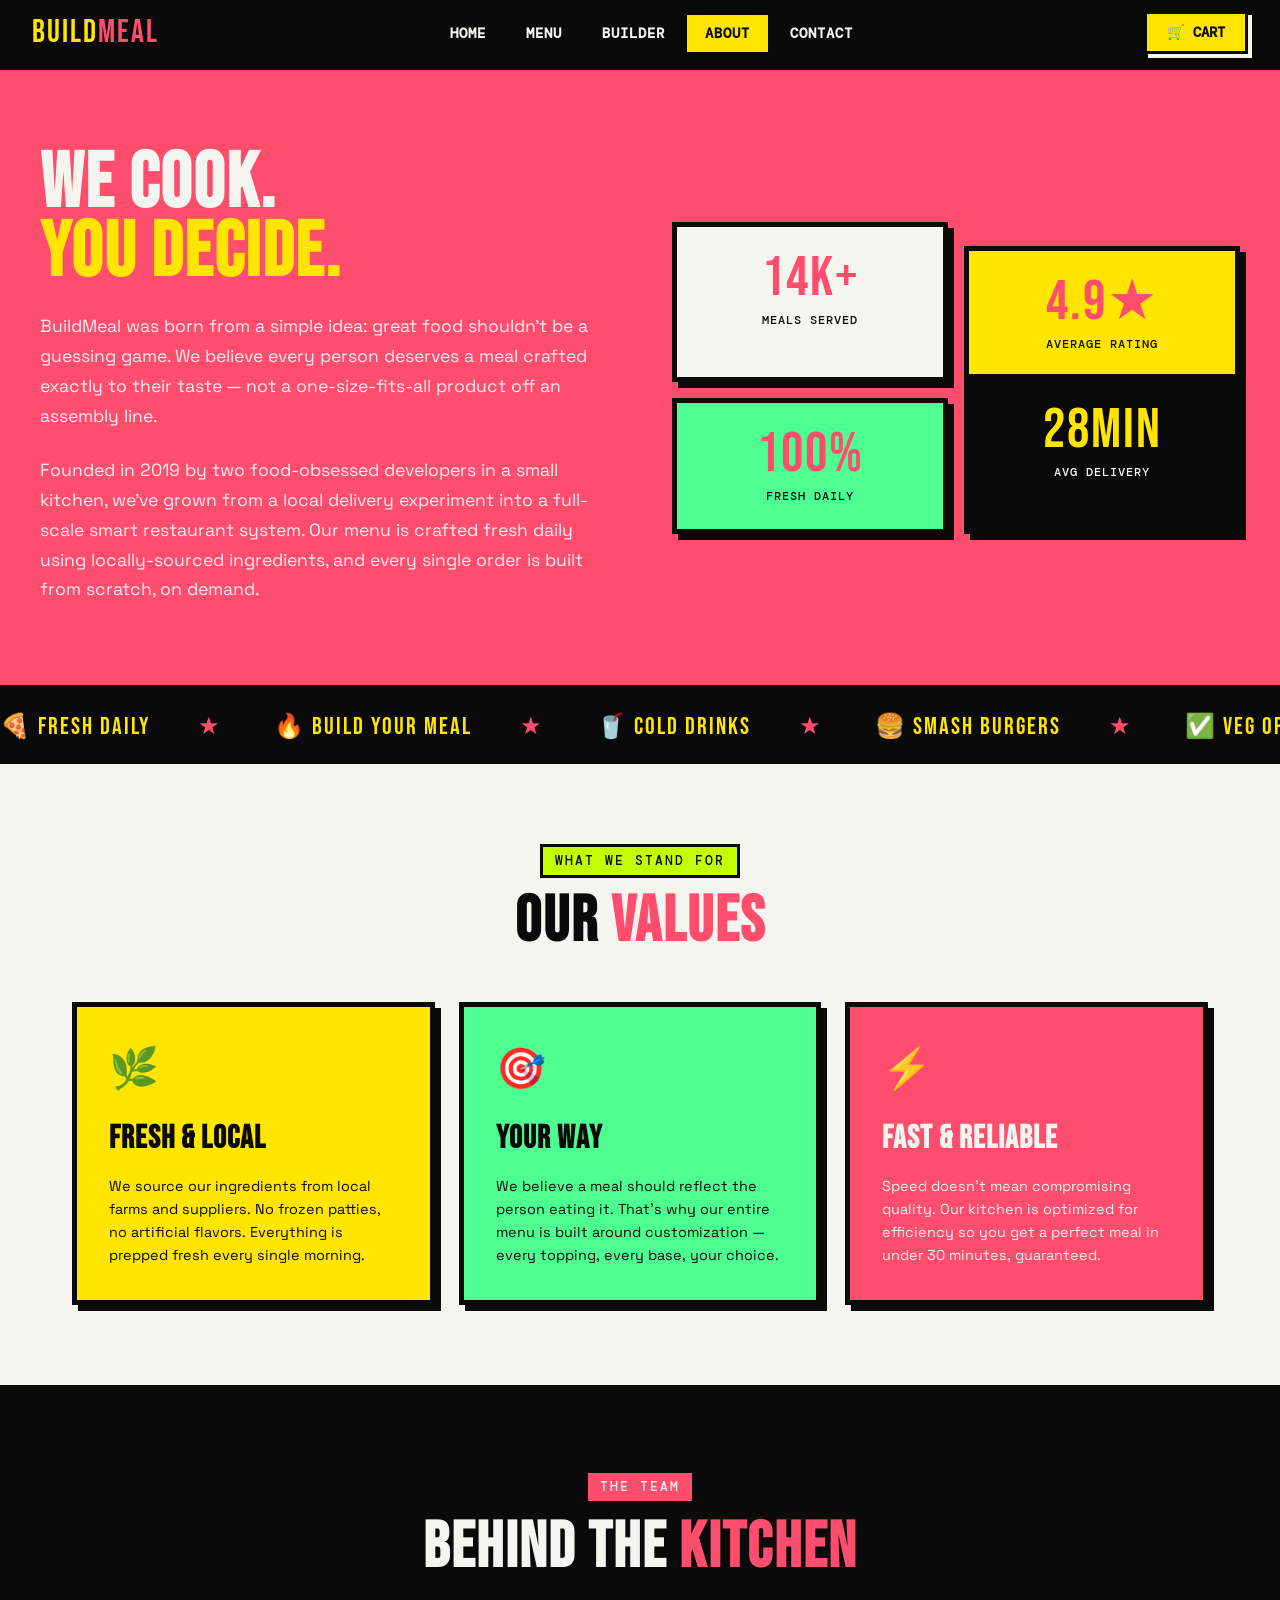
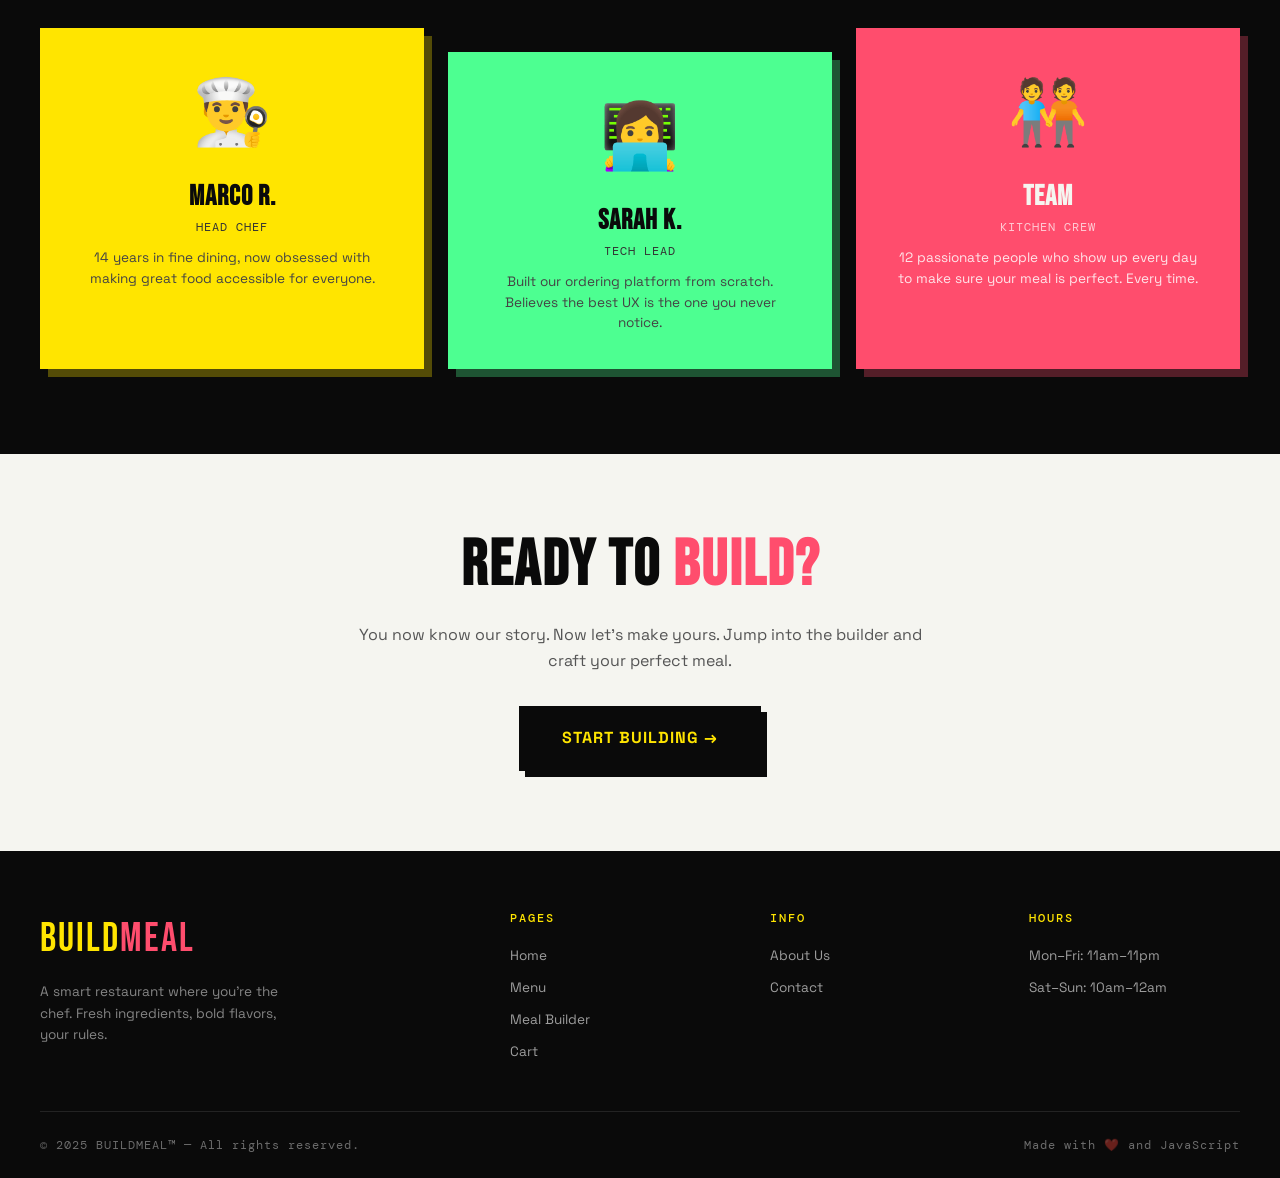
==== about.html @ 7e94169e "Initial Commit" ====
<!DOCTYPE html>
<html lang="en">
<head>
  <meta charset="UTF-8" />
  <meta name="viewport" content="width=device-width, initial-scale=1.0" />
  <title>About — BUILD YOUR MEAL</title>
  <link rel="stylesheet" href="css/style.css" />
</head>
<body>

  <!-- ========== NAVBAR ========== -->
  <nav class="navbar">
    <a href="index.html" class="nav-logo">BUILD<span>MEAL</span></a>
    <ul class="nav-links" id="navMenu">
      <li><a href="index.html">Home</a></li>
      <li><a href="menu.html">Menu</a></li>
      <li><a href="builder.html">Builder</a></li>
      <li><a href="about.html">About</a></li>
      <li><a href="contact.html">Contact</a></li>
    </ul>
    <a href="cart.html" class="nav-cart">
      🛒 CART
      <span class="cart-count">0</span>
    </a>
    <div class="hamburger" id="hamburger">
      <span></span><span></span><span></span>
    </div>
  </nav>

  <!-- ========== ABOUT HERO ========== -->
  <section class="about-hero">
    <div class="about-hero-inner">
      <div>
        <h1>WE COOK.<br><span>YOU DECIDE.</span></h1>
        <p>
          BuildMeal was born from a simple idea: great food shouldn't be a
          guessing game. We believe every person deserves a meal crafted
          exactly to their taste — not a one-size-fits-all product off an
          assembly line.
        </p>
        <br />
        <p>
          Founded in 2019 by two food-obsessed developers in a small
          kitchen, we've grown from a local delivery experiment into a
          full-scale smart restaurant system. Our menu is crafted fresh
          daily using locally-sourced ingredients, and every single order
          is built from scratch, on demand.
        </p>
      </div>
      <div class="about-visual">
        <div class="about-stat-card">
          <div class="stat-number">14K+</div>
          <div class="stat-label">Meals Served</div>
        </div>
        <div class="about-stat-card">
          <div class="stat-number">4.9★</div>
          <div class="stat-label">Average Rating</div>
        </div>
        <div class="about-stat-card">
          <div class="stat-number">100%</div>
          <div class="stat-label">Fresh Daily</div>
        </div>
        <div class="about-stat-card">
          <div class="stat-number">28min</div>
          <div class="stat-label">Avg Delivery</div>
        </div>
      </div>
    </div>
  </section>

  <!-- ========== TICKER ========== -->
  <div class="ticker">
    <div class="ticker-inner">
      <span>🍕 FRESH DAILY</span><span class="sep">★</span>
      <span>🔥 BUILD YOUR MEAL</span><span class="sep">★</span>
      <span>🥤 COLD DRINKS</span><span class="sep">★</span>
      <span>🍔 SMASH BURGERS</span><span class="sep">★</span>
      <span>✅ VEG OPTIONS</span><span class="sep">★</span>
      <span>🚀 FAST DELIVERY</span><span class="sep">★</span>
      <span>🍕 FRESH DAILY</span><span class="sep">★</span>
      <span>🔥 BUILD YOUR MEAL</span><span class="sep">★</span>
      <span>🥤 COLD DRINKS</span><span class="sep">★</span>
      <span>🍔 SMASH BURGERS</span><span class="sep">★</span>
      <span>✅ VEG OPTIONS</span><span class="sep">★</span>
      <span>🚀 FAST DELIVERY</span><span class="sep">★</span>
    </div>
  </div>

  <!-- ========== VALUES ========== -->
  <div class="about-values">
    <div class="section-header text-center">
      <span class="section-tag">What We Stand For</span>
      <h2 class="section-title">OUR <span>VALUES</span></h2>
    </div>
    <div class="values-grid">
      <div class="value-card">
        <span class="value-icon">🌿</span>
        <h3>FRESH & LOCAL</h3>
        <p>We source our ingredients from local farms and suppliers. No frozen patties, no artificial flavors. Everything is prepped fresh every single morning.</p>
      </div>
      <div class="value-card">
        <span class="value-icon">🎯</span>
        <h3>YOUR WAY</h3>
        <p>We believe a meal should reflect the person eating it. That's why our entire menu is built around customization — every topping, every base, your choice.</p>
      </div>
      <div class="value-card">
        <span class="value-icon">⚡</span>
        <h3>FAST & RELIABLE</h3>
        <p>Speed doesn't mean compromising quality. Our kitchen is optimized for efficiency so you get a perfect meal in under 30 minutes, guaranteed.</p>
      </div>
    </div>
  </div>

  <!-- ========== TEAM SECTION ========== -->
  <section style="background:var(--black); border-top:5px solid #0a0a0a; border-bottom:5px solid #0a0a0a; padding:5rem 2rem;">
    <div style="max-width:1200px; margin:0 auto;">
      <div class="section-header text-center" style="margin-bottom:3rem;">
        <span class="section-tag" style="background:var(--pink);color:var(--white);">The Team</span>
        <h2 class="section-title" style="color:var(--white);">BEHIND THE <span>KITCHEN</span></h2>
      </div>
      <div style="display:grid; grid-template-columns:repeat(auto-fit,minmax(220px,1fr)); gap:1.5rem;">

        <div style="background:var(--yellow);border:4px solid var(--yellow);padding:2rem;text-align:center;box-shadow:8px 8px 0 rgba(255,229,0,0.3);">
          <div style="font-size:4rem;margin-bottom:1rem;">👨‍🍳</div>
          <h3 style="font-family:var(--font-display);font-size:1.75rem;letter-spacing:1px;">MARCO R.</h3>
          <p style="font-family:var(--font-mono);font-size:0.75rem;text-transform:uppercase;letter-spacing:1px;margin-bottom:0.75rem;color:#333;">Head Chef</p>
          <p style="font-size:0.85rem;color:#444;line-height:1.5;">14 years in fine dining, now obsessed with making great food accessible for everyone.</p>
        </div>

        <div style="background:var(--green);border:4px solid var(--green);padding:2rem;text-align:center;box-shadow:8px 8px 0 rgba(77,255,145,0.3); margin-top:1.5rem;">
          <div style="font-size:4rem;margin-bottom:1rem;">👩‍💻</div>
          <h3 style="font-family:var(--font-display);font-size:1.75rem;letter-spacing:1px;">SARAH K.</h3>
          <p style="font-family:var(--font-mono);font-size:0.75rem;text-transform:uppercase;letter-spacing:1px;margin-bottom:0.75rem;color:#333;">Tech Lead</p>
          <p style="font-size:0.85rem;color:#444;line-height:1.5;">Built our ordering platform from scratch. Believes the best UX is the one you never notice.</p>
        </div>

        <div style="background:var(--pink);border:4px solid var(--pink);padding:2rem;text-align:center;box-shadow:8px 8px 0 rgba(255,77,109,0.3);">
          <div style="font-size:4rem;margin-bottom:1rem;">🧑‍🤝‍🧑</div>
          <h3 style="font-family:var(--font-display);font-size:1.75rem;letter-spacing:1px;color:var(--white);">TEAM</h3>
          <p style="font-family:var(--font-mono);font-size:0.75rem;text-transform:uppercase;letter-spacing:1px;margin-bottom:0.75rem;color:rgba(255,255,255,0.7);">Kitchen Crew</p>
          <p style="font-size:0.85rem;color:rgba(255,255,255,0.85);line-height:1.5;">12 passionate people who show up every day to make sure your meal is perfect. Every time.</p>
        </div>

      </div>
    </div>
  </section>

  <!-- ========== CTA ========== -->
  <section style="padding:5rem 2rem; text-align:center; border-bottom:5px solid #0a0a0a;">
    <div style="max-width:600px; margin:0 auto;">
      <h2 style="font-family:var(--font-display);font-size:clamp(2.5rem,5vw,5rem);letter-spacing:2px;line-height:1;margin-bottom:1.5rem;">
        READY TO <span style="color:var(--pink);">BUILD?</span>
      </h2>
      <p style="color:#555;font-size:1rem;margin-bottom:2rem;line-height:1.6;">
        You now know our story. Now let's make yours. Jump into the builder and craft your perfect meal.
      </p>
      <a href="builder.html" class="btn btn-primary btn-lg">START BUILDING →</a>
    </div>
  </section>

  <!-- ========== FOOTER ========== -->
  <footer class="footer">
    <div class="footer-inner">
      <div class="footer-brand">
        <span class="logo">BUILD<span>MEAL</span></span>
        <p>A smart restaurant where you're the chef. Fresh ingredients, bold flavors, your rules.</p>
      </div>
      <div class="footer-col">
        <h4>Pages</h4>
        <ul>
          <li><a href="index.html">Home</a></li>
          <li><a href="menu.html">Menu</a></li>
          <li><a href="builder.html">Meal Builder</a></li>
          <li><a href="cart.html">Cart</a></li>
        </ul>
      </div>
      <div class="footer-col">
        <h4>Info</h4>
        <ul>
          <li><a href="about.html">About Us</a></li>
          <li><a href="contact.html">Contact</a></li>
        </ul>
      </div>
      <div class="footer-col">
        <h4>Hours</h4>
        <ul>
          <li><a href="#">Mon–Fri: 11am–11pm</a></li>
          <li><a href="#">Sat–Sun: 10am–12am</a></li>
        </ul>
      </div>
    </div>
    <div class="footer-bottom">
      <p>© 2025 BUILDMEAL™ — All rights reserved.</p>
      <p>Made with ❤️ and JavaScript</p>
    </div>
  </footer>

  <script src="js/script.js"></script>
</body>
</html>
---- css/style.css ----
/* ============================================
   STYLE.CSS — Neo-Brutalism Restaurant WebStore
   ============================================ */

/* --- Google Fonts Import --- */
@import url('https://fonts.googleapis.com/css2?family=Bebas+Neue&family=Space+Grotesk:wght@400;500;700&family=DM+Mono:wght@400;500&display=swap');

/* --- CSS Variables --- */
:root {
  --black: #0a0a0a;
  --white: #f5f5f0;
  --yellow: #FFE500;
  --pink: #FF4D6D;
  --green: #4DFF91;
  --lime: #C4FF00;
  --orange: #FF6B35;
  --border: 3px solid #0a0a0a;
  --border-thick: 5px solid #0a0a0a;
  --shadow: 6px 6px 0px #0a0a0a;
  --shadow-lg: 10px 10px 0px #0a0a0a;
  --shadow-hover: 4px 4px 0px #0a0a0a;
  --radius: 0px;
  --font-display: 'Bebas Neue', sans-serif;
  --font-body: 'Space Grotesk', sans-serif;
  --font-mono: 'DM Mono', monospace;
  --transition: 0.15s ease;
}

/* --- Reset & Base --- */
*, *::before, *::after {
  box-sizing: border-box;
  margin: 0;
  padding: 0;
}

html {
  scroll-behavior: smooth;
}

body {
  font-family: var(--font-body);
  background-color: var(--white);
  color: var(--black);
  line-height: 1.5;
  overflow-x: hidden;
}

img {
  max-width: 100%;
  display: block;
}

a {
  color: inherit;
  text-decoration: none;
}

ul {
  list-style: none;
}

button {
  cursor: pointer;
  font-family: var(--font-body);
}

input, select, textarea {
  font-family: var(--font-body);
}

/* ============================================
   NAVBAR
   ============================================ */
.navbar {
  background: var(--black);
  border-bottom: var(--border-thick);
  position: sticky;
  top: 0;
  z-index: 999;
  padding: 0 2rem;
  display: flex;
  align-items: center;
  justify-content: space-between;
  height: 70px;
}

.nav-logo {
  font-family: var(--font-display);
  font-size: 2rem;
  color: var(--yellow);
  letter-spacing: 2px;
  line-height: 1;
}

.nav-logo span {
  color: var(--pink);
}

.nav-links {
  display: flex;
  align-items: center;
  gap: 0.25rem;
}

.nav-links a {
  color: var(--white);
  font-weight: 700;
  font-size: 0.85rem;
  text-transform: uppercase;
  letter-spacing: 1px;
  padding: 0.5rem 1rem;
  border: 2px solid transparent;
  transition: all var(--transition);
  font-family: var(--font-mono);
}

.nav-links a:hover,
.nav-links a.active {
  background: var(--yellow);
  color: var(--black);
  border-color: var(--yellow);
}

.nav-cart {
  position: relative;
  background: var(--yellow);
  color: var(--black);
  border: var(--border);
  padding: 0.5rem 1.25rem;
  font-weight: 700;
  font-size: 0.9rem;
  font-family: var(--font-mono);
  display: flex;
  align-items: center;
  gap: 0.5rem;
  box-shadow: 4px 4px 0 var(--white);
  transition: all var(--transition);
  text-transform: uppercase;
}

.nav-cart:hover {
  background: var(--pink);
  color: var(--white);
  box-shadow: 2px 2px 0 var(--white);
  transform: translate(2px, 2px);
}

.cart-count {
  background: var(--black);
  color: var(--yellow);
  font-size: 0.75rem;
  font-weight: 700;
  width: 22px;
  height: 22px;
  border-radius: 50%;
  display: flex;
  align-items: center;
  justify-content: center;
  font-family: var(--font-mono);
}

.hamburger {
  display: none;
  flex-direction: column;
  gap: 5px;
  cursor: pointer;
  padding: 0.5rem;
}

.hamburger span {
  display: block;
  width: 28px;
  height: 3px;
  background: var(--yellow);
  transition: all var(--transition);
}

/* ============================================
   HERO SECTION
   ============================================ */
.hero {
  background: var(--yellow);
  border-bottom: var(--border-thick);
  padding: 5rem 2rem;
  position: relative;
  overflow: hidden;
  min-height: 85vh;
  display: flex;
  align-items: center;
}

.hero-bg-text {
  position: absolute;
  top: 50%;
  left: 50%;
  transform: translate(-50%, -50%);
  font-family: var(--font-display);
  font-size: clamp(8rem, 20vw, 22rem);
  color: rgba(0, 0, 0, 0.05);
  white-space: nowrap;
  pointer-events: none;
  user-select: none;
  letter-spacing: -5px;
  z-index: 0;
}

.hero-content {
  position: relative;
  z-index: 1;
  max-width: 1200px;
  margin: 0 auto;
  width: 100%;
  display: grid;
  grid-template-columns: 1fr 1fr;
  gap: 4rem;
  align-items: center;
}

.hero-text h1 {
  font-family: var(--font-display);
  font-size: clamp(4rem, 8vw, 8rem);
  line-height: 0.9;
  letter-spacing: 2px;
  color: var(--black);
  margin-bottom: 1.5rem;
}

.hero-text h1 span {
  color: var(--pink);
  display: block;
}

.hero-text p {
  font-size: 1.1rem;
  font-weight: 500;
  color: var(--black);
  max-width: 440px;
  margin-bottom: 2.5rem;
  line-height: 1.6;
}

.hero-badges {
  display: flex;
  gap: 0.75rem;
  margin-bottom: 2rem;
  flex-wrap: wrap;
}

.badge {
  background: var(--black);
  color: var(--yellow);
  border: var(--border);
  padding: 0.35rem 0.85rem;
  font-family: var(--font-mono);
  font-size: 0.75rem;
  font-weight: 500;
  text-transform: uppercase;
  letter-spacing: 1px;
}

.badge.green { background: var(--green); color: var(--black); }
.badge.pink { background: var(--pink); color: var(--white); }

.hero-cta {
  display: flex;
  gap: 1rem;
  flex-wrap: wrap;
}

.hero-visual {
  display: flex;
  align-items: center;
  justify-content: center;
}

.hero-card {
  background: var(--white);
  border: var(--border-thick);
  box-shadow: var(--shadow-lg);
  padding: 2rem;
  width: 320px;
  transform: rotate(2deg);
}

.hero-card-tag {
  background: var(--pink);
  color: var(--white);
  font-family: var(--font-mono);
  font-size: 0.75rem;
  font-weight: 500;
  padding: 0.25rem 0.75rem;
  display: inline-block;
  margin-bottom: 1rem;
  text-transform: uppercase;
  letter-spacing: 1px;
}

.hero-card h3 {
  font-family: var(--font-display);
  font-size: 2.5rem;
  line-height: 1;
  margin-bottom: 0.5rem;
}

.hero-card p {
  font-size: 0.85rem;
  color: #555;
  margin-bottom: 1.25rem;
}

.hero-card-price {
  font-family: var(--font-display);
  font-size: 2rem;
  color: var(--pink);
}

/* ============================================
   SCROLL TICKER
   ============================================ */
.ticker {
  background: var(--black);
  border-top: var(--border-thick);
  border-bottom: var(--border-thick);
  overflow: hidden;
  white-space: nowrap;
  padding: 0.85rem 0;
}

.ticker-inner {
  display: inline-block;
  animation: ticker-scroll 20s linear infinite;
}

.ticker-inner span {
  font-family: var(--font-display);
  font-size: 1.5rem;
  color: var(--yellow);
  letter-spacing: 2px;
  margin-right: 3rem;
}

.ticker-inner span.sep {
  color: var(--pink);
}

@keyframes ticker-scroll {
  0% { transform: translateX(0); }
  100% { transform: translateX(-50%); }
}

/* ============================================
   BUTTONS
   ============================================ */
.btn {
  display: inline-flex;
  align-items: center;
  gap: 0.5rem;
  padding: 0.85rem 1.75rem;
  font-family: var(--font-body);
  font-weight: 700;
  font-size: 0.9rem;
  text-transform: uppercase;
  letter-spacing: 1px;
  border: var(--border);
  box-shadow: var(--shadow);
  transition: all var(--transition);
  cursor: pointer;
  white-space: nowrap;
}

.btn:hover {
  transform: translate(3px, 3px);
  box-shadow: var(--shadow-hover);
}

.btn-primary {
  background: var(--black);
  color: var(--yellow);
}

.btn-primary:hover {
  background: var(--pink);
  color: var(--white);
}

.btn-secondary {
  background: var(--white);
  color: var(--black);
}

.btn-yellow {
  background: var(--yellow);
  color: var(--black);
}

.btn-yellow:hover {
  background: var(--lime);
}

.btn-pink {
  background: var(--pink);
  color: var(--white);
}

.btn-pink:hover {
  background: var(--orange);
}

.btn-green {
  background: var(--green);
  color: var(--black);
}

.btn-sm {
  padding: 0.5rem 1rem;
  font-size: 0.8rem;
}

.btn-lg {
  padding: 1.1rem 2.5rem;
  font-size: 1rem;
}

.btn-block {
  width: 100%;
  justify-content: center;
}

/* ============================================
   SECTION LAYOUT
   ============================================ */
.section {
  padding: 5rem 2rem;
  max-width: 1200px;
  margin: 0 auto;
}

.section-header {
  margin-bottom: 3rem;
}

.section-tag {
  font-family: var(--font-mono);
  font-size: 0.8rem;
  font-weight: 500;
  text-transform: uppercase;
  letter-spacing: 2px;
  color: var(--black);
  background: var(--lime);
  padding: 0.3rem 0.75rem;
  display: inline-block;
  border: var(--border);
  margin-bottom: 0.75rem;
}

.section-title {
  font-family: var(--font-display);
  font-size: clamp(2.5rem, 5vw, 4.5rem);
  line-height: 1;
  letter-spacing: 2px;
}

.section-title span {
  color: var(--pink);
}

/* ============================================
   CARDS (MENU ITEMS)
   ============================================ */
.cards-grid {
  display: grid;
  grid-template-columns: repeat(auto-fill, minmax(280px, 1fr));
  gap: 1.5rem;
}

.card {
  background: var(--white);
  border: var(--border-thick);
  box-shadow: var(--shadow);
  transition: all var(--transition);
  overflow: hidden;
  display: flex;
  flex-direction: column;
}

.card:hover {
  transform: translate(-4px, -4px);
  box-shadow: var(--shadow-lg);
}

.card-image {
  width: 100%;
  height: 200px;
  object-fit: cover;
  border-bottom: var(--border);
  background: #eee;
}

.card-body {
  padding: 1.25rem;
  flex: 1;
  display: flex;
  flex-direction: column;
}

.card-meta {
  display: flex;
  justify-content: space-between;
  align-items: center;
  margin-bottom: 0.75rem;
}

.card-category {
  font-family: var(--font-mono);
  font-size: 0.7rem;
  font-weight: 500;
  text-transform: uppercase;
  letter-spacing: 1px;
  background: var(--yellow);
  color: var(--black);
  padding: 0.2rem 0.6rem;
  border: 2px solid var(--black);
}

.card-category.burger { background: var(--orange); color: var(--white); }
.card-category.drink { background: var(--green); color: var(--black); }

.type-badge {
  font-family: var(--font-mono);
  font-size: 0.65rem;
  font-weight: 700;
  text-transform: uppercase;
  border: 2px solid var(--black);
  padding: 0.2rem 0.5rem;
  letter-spacing: 1px;
}

.type-badge.veg {
  background: var(--green);
  color: var(--black);
}

.type-badge.non-veg {
  background: var(--pink);
  color: var(--white);
}

.card-name {
  font-family: var(--font-display);
  font-size: 1.6rem;
  letter-spacing: 1px;
  line-height: 1;
  margin-bottom: 0.5rem;
}

.card-desc {
  font-size: 0.85rem;
  color: #555;
  margin-bottom: 1rem;
  flex: 1;
  line-height: 1.5;
}

.card-footer {
  display: flex;
  justify-content: space-between;
  align-items: center;
  margin-top: auto;
  border-top: var(--border);
  padding-top: 1rem;
}

.card-price {
  font-family: var(--font-display);
  font-size: 1.75rem;
  letter-spacing: 1px;
  color: var(--black);
}

/* ============================================
   FILTERS (MENU PAGE)
   ============================================ */
.filters-bar {
  background: var(--black);
  border: var(--border-thick);
  box-shadow: var(--shadow);
  padding: 1.25rem 1.75rem;
  display: flex;
  align-items: center;
  gap: 1.5rem;
  flex-wrap: wrap;
  margin-bottom: 2rem;
}

.filter-group {
  display: flex;
  align-items: center;
  gap: 0.5rem;
  flex-wrap: wrap;
}

.filter-label {
  font-family: var(--font-mono);
  font-size: 0.75rem;
  text-transform: uppercase;
  letter-spacing: 1px;
  color: var(--yellow);
  font-weight: 500;
}

.filter-btn {
  background: transparent;
  color: var(--white);
  border: 2px solid var(--white);
  padding: 0.35rem 0.85rem;
  font-family: var(--font-mono);
  font-size: 0.75rem;
  text-transform: uppercase;
  letter-spacing: 1px;
  cursor: pointer;
  transition: all var(--transition);
}

.filter-btn:hover,
.filter-btn.active {
  background: var(--yellow);
  color: var(--black);
  border-color: var(--yellow);
}

.filter-btn.veg-active {
  background: var(--green);
  color: var(--black);
  border-color: var(--green);
}

.search-box {
  position: relative;
  margin-left: auto;
}

.search-box input {
  background: var(--white);
  border: 2px solid var(--white);
  padding: 0.5rem 2.5rem 0.5rem 1rem;
  font-family: var(--font-mono);
  font-size: 0.8rem;
  color: var(--black);
  width: 220px;
  outline: none;
  transition: all var(--transition);
}

.search-box input:focus {
  border-color: var(--yellow);
  background: var(--yellow);
}

.search-box input::placeholder { color: #888; }

.search-icon {
  position: absolute;
  right: 0.75rem;
  top: 50%;
  transform: translateY(-50%);
  font-size: 0.9rem;
  pointer-events: none;
}

/* ============================================
   MEAL BUILDER PAGE
   ============================================ */
.builder-layout {
  display: grid;
  grid-template-columns: 1fr 380px;
  gap: 2rem;
  align-items: start;
}

.builder-section {
  background: var(--white);
  border: var(--border-thick);
  box-shadow: var(--shadow);
  overflow: hidden;
  margin-bottom: 1.5rem;
}

.builder-section-header {
  background: var(--black);
  color: var(--yellow);
  padding: 1rem 1.5rem;
  display: flex;
  align-items: center;
  justify-content: space-between;
}

.builder-section-header h3 {
  font-family: var(--font-display);
  font-size: 1.5rem;
  letter-spacing: 1px;
}

.builder-section-header .step-num {
  font-family: var(--font-display);
  font-size: 2.5rem;
  color: var(--pink);
  line-height: 1;
}

.builder-section-body {
  padding: 1.5rem;
}

/* Base selector cards */
.base-items-grid {
  display: grid;
  grid-template-columns: repeat(auto-fill, minmax(200px, 1fr));
  gap: 1rem;
}

.base-item-card {
  border: var(--border);
  padding: 1rem;
  cursor: pointer;
  transition: all var(--transition);
  position: relative;
  background: var(--white);
}

.base-item-card:hover {
  border-color: var(--yellow);
  background: #fffde0;
  transform: translate(-2px, -2px);
  box-shadow: var(--shadow-hover);
}

.base-item-card.selected {
  border: var(--border-thick);
  border-color: var(--black);
  background: var(--yellow);
  box-shadow: var(--shadow);
}

.base-item-card.selected::after {
  content: '✓';
  position: absolute;
  top: 0.5rem;
  right: 0.75rem;
  font-size: 1.25rem;
  font-weight: 900;
  color: var(--black);
}

.base-item-card img {
  width: 100%;
  height: 130px;
  object-fit: cover;
  border: var(--border);
  margin-bottom: 0.75rem;
}

.base-item-card h4 {
  font-family: var(--font-display);
  font-size: 1.2rem;
  letter-spacing: 1px;
  margin-bottom: 0.25rem;
}

.base-item-card .price {
  font-family: var(--font-mono);
  font-size: 0.9rem;
  font-weight: 500;
  color: var(--pink);
}

/* Toppings checkboxes */
.toppings-grid {
  display: grid;
  grid-template-columns: repeat(auto-fill, minmax(180px, 1fr));
  gap: 0.75rem;
}

.topping-item {
  display: flex;
  align-items: center;
  gap: 0.75rem;
  border: var(--border);
  padding: 0.75rem 1rem;
  cursor: pointer;
  transition: all var(--transition);
  background: var(--white);
}

.topping-item:hover {
  background: #fffde0;
  border-color: var(--yellow);
}

.topping-item.selected {
  background: var(--yellow);
  border-color: var(--black);
  border-width: 3px;
}

.topping-item input[type="checkbox"] {
  display: none;
}

.topping-check {
  width: 22px;
  height: 22px;
  border: var(--border);
  background: var(--white);
  flex-shrink: 0;
  display: flex;
  align-items: center;
  justify-content: center;
  font-size: 0.75rem;
  font-weight: 900;
  transition: all var(--transition);
}

.topping-item.selected .topping-check {
  background: var(--black);
  color: var(--yellow);
}

.topping-name {
  font-size: 0.85rem;
  font-weight: 600;
  flex: 1;
}

.topping-price {
  font-family: var(--font-mono);
  font-size: 0.8rem;
  color: var(--pink);
  font-weight: 500;
}

/* Drink selector */
.drink-grid {
  display: grid;
  grid-template-columns: repeat(auto-fill, minmax(140px, 1fr));
  gap: 0.75rem;
}

.drink-card {
  border: var(--border);
  padding: 0.75rem;
  cursor: pointer;
  transition: all var(--transition);
  text-align: center;
  background: var(--white);
  position: relative;
}

.drink-card:hover {
  transform: translate(-2px, -2px);
  box-shadow: var(--shadow-hover);
}

.drink-card.selected {
  background: var(--green);
  border-color: var(--black);
  border-width: 3px;
  box-shadow: var(--shadow);
}

.drink-card.selected::after {
  content: '✓';
  position: absolute;
  top: 0.5rem;
  right: 0.5rem;
  font-size: 1rem;
  font-weight: 900;
}

.drink-card img {
  width: 100%;
  height: 80px;
  object-fit: cover;
  border: var(--border);
  margin-bottom: 0.5rem;
}

.drink-card h4 {
  font-family: var(--font-display);
  font-size: 1rem;
  letter-spacing: 1px;
  margin-bottom: 0.25rem;
}

.drink-card .price {
  font-family: var(--font-mono);
  font-size: 0.8rem;
  color: var(--pink);
}

/* Order Summary Sidebar */
.order-summary {
  border: var(--border-thick);
  box-shadow: var(--shadow-lg);
  background: var(--white);
  position: sticky;
  top: 90px;
}

.order-summary-header {
  background: var(--pink);
  color: var(--white);
  padding: 1.25rem 1.5rem;
  border-bottom: var(--border-thick);
}

.order-summary-header h3 {
  font-family: var(--font-display);
  font-size: 2rem;
  letter-spacing: 1px;
}

.order-summary-body {
  padding: 1.5rem;
}

.summary-line-items {
  margin-bottom: 1.5rem;
}

.summary-empty {
  text-align: center;
  padding: 2rem 1rem;
  color: #999;
  font-family: var(--font-mono);
  font-size: 0.85rem;
}

.summary-item {
  display: flex;
  justify-content: space-between;
  align-items: flex-start;
  padding: 0.6rem 0;
  border-bottom: 2px solid #eee;
  gap: 1rem;
}

.summary-item:last-child { border-bottom: none; }

.summary-item-name {
  font-size: 0.85rem;
  font-weight: 600;
  flex: 1;
}

.summary-item-price {
  font-family: var(--font-mono);
  font-size: 0.85rem;
  color: var(--pink);
  font-weight: 500;
  white-space: nowrap;
}

.summary-total-box {
  background: var(--black);
  color: var(--yellow);
  padding: 1rem 1.25rem;
  display: flex;
  justify-content: space-between;
  align-items: center;
  border: var(--border-thick);
  margin-bottom: 1rem;
}

.summary-total-label {
  font-family: var(--font-mono);
  font-size: 0.85rem;
  font-weight: 500;
  text-transform: uppercase;
  letter-spacing: 1px;
}

.summary-total-price {
  font-family: var(--font-display);
  font-size: 2.5rem;
  color: var(--yellow);
  letter-spacing: 1px;
}

/* ============================================
   CART PAGE
   ============================================ */
.cart-layout {
  display: grid;
  grid-template-columns: 1fr 360px;
  gap: 2rem;
  align-items: start;
}

.cart-items-wrapper {
  border: var(--border-thick);
  box-shadow: var(--shadow);
}

.cart-header-bar {
  background: var(--black);
  color: var(--yellow);
  padding: 1rem 1.5rem;
  display: flex;
  justify-content: space-between;
  align-items: center;
}

.cart-header-bar h2 {
  font-family: var(--font-display);
  font-size: 2rem;
  letter-spacing: 1px;
}

.cart-count-display {
  font-family: var(--font-mono);
  font-size: 0.8rem;
  background: var(--yellow);
  color: var(--black);
  padding: 0.25rem 0.75rem;
  font-weight: 700;
}

.cart-item {
  border-bottom: var(--border);
  padding: 1.5rem;
  display: flex;
  gap: 1.5rem;
  background: var(--white);
  transition: all var(--transition);
}

.cart-item:last-child { border-bottom: none; }

.cart-item:hover { background: #fffde0; }

.cart-item-image {
  width: 100px;
  height: 80px;
  object-fit: cover;
  border: var(--border);
  flex-shrink: 0;
}

.cart-item-details {
  flex: 1;
}

.cart-item-name {
  font-family: var(--font-display);
  font-size: 1.5rem;
  letter-spacing: 1px;
  margin-bottom: 0.25rem;
}

.cart-item-base-price {
  font-family: var(--font-mono);
  font-size: 0.8rem;
  color: #666;
  margin-bottom: 0.5rem;
}

.cart-item-toppings {
  display: flex;
  flex-wrap: wrap;
  gap: 0.4rem;
  margin-bottom: 0.5rem;
}

.topping-tag {
  background: var(--yellow);
  border: 2px solid var(--black);
  font-family: var(--font-mono);
  font-size: 0.65rem;
  font-weight: 500;
  padding: 0.15rem 0.5rem;
  text-transform: uppercase;
  letter-spacing: 0.5px;
}

.cart-item-drink {
  font-family: var(--font-mono);
  font-size: 0.75rem;
  color: #444;
  display: flex;
  align-items: center;
  gap: 0.5rem;
}

.cart-item-right {
  display: flex;
  flex-direction: column;
  align-items: flex-end;
  justify-content: space-between;
  flex-shrink: 0;
}

.cart-item-total {
  font-family: var(--font-display);
  font-size: 2rem;
  letter-spacing: 1px;
  color: var(--pink);
}

.btn-remove {
  background: transparent;
  border: 2px solid var(--pink);
  color: var(--pink);
  padding: 0.35rem 0.75rem;
  font-family: var(--font-mono);
  font-size: 0.7rem;
  font-weight: 500;
  text-transform: uppercase;
  cursor: pointer;
  transition: all var(--transition);
  letter-spacing: 0.5px;
}

.btn-remove:hover {
  background: var(--pink);
  color: var(--white);
}

.cart-empty-state {
  text-align: center;
  padding: 5rem 2rem;
}

.cart-empty-state .empty-icon {
  font-size: 5rem;
  margin-bottom: 1rem;
  display: block;
}

.cart-empty-state h2 {
  font-family: var(--font-display);
  font-size: 3rem;
  margin-bottom: 0.5rem;
  letter-spacing: 2px;
}

.cart-empty-state p {
  color: #666;
  margin-bottom: 2rem;
}

.cart-summary-sidebar {
  border: var(--border-thick);
  box-shadow: var(--shadow-lg);
  background: var(--white);
  position: sticky;
  top: 90px;
}

.cart-summary-header {
  background: var(--yellow);
  border-bottom: var(--border-thick);
  padding: 1.25rem 1.5rem;
}

.cart-summary-header h3 {
  font-family: var(--font-display);
  font-size: 2rem;
  letter-spacing: 1px;
}

.cart-summary-body {
  padding: 1.5rem;
}

.price-row {
  display: flex;
  justify-content: space-between;
  align-items: center;
  padding: 0.6rem 0;
  border-bottom: 1px dashed #ccc;
  font-size: 0.9rem;
}

.price-row:last-child { border-bottom: none; }

.price-row.total {
  font-family: var(--font-display);
  font-size: 1.5rem;
  letter-spacing: 1px;
  border-top: var(--border);
  border-bottom: none;
  padding-top: 1rem;
  margin-top: 0.5rem;
  color: var(--pink);
}

.price-row .label { font-weight: 500; }
.price-row .value { font-family: var(--font-mono); font-weight: 600; }

/* ============================================
   ABOUT PAGE
   ============================================ */
.about-hero {
  background: var(--pink);
  border-bottom: var(--border-thick);
  padding: 5rem 2rem;
}

.about-hero-inner {
  max-width: 1200px;
  margin: 0 auto;
  display: grid;
  grid-template-columns: 1fr 1fr;
  gap: 4rem;
  align-items: center;
}

.about-hero h1 {
  font-family: var(--font-display);
  font-size: clamp(3.5rem, 6vw, 7rem);
  line-height: 0.9;
  color: var(--white);
  letter-spacing: 2px;
  margin-bottom: 1.5rem;
}

.about-hero h1 span {
  color: var(--yellow);
}

.about-hero p {
  color: rgba(255,255,255,0.9);
  font-size: 1.1rem;
  line-height: 1.7;
}

.about-visual {
  display: grid;
  grid-template-columns: 1fr 1fr;
  gap: 1rem;
}

.about-stat-card {
  background: var(--white);
  border: var(--border-thick);
  box-shadow: var(--shadow);
  padding: 1.5rem;
  text-align: center;
}

.about-stat-card:nth-child(2) { margin-top: 1.5rem; background: var(--yellow); }
.about-stat-card:nth-child(3) { background: var(--green); }
.about-stat-card:nth-child(4) { margin-top: -1.5rem; background: var(--black); color: var(--white); }

.stat-number {
  font-family: var(--font-display);
  font-size: 3.5rem;
  line-height: 1;
  letter-spacing: 2px;
  color: var(--pink);
}

.about-stat-card:nth-child(4) .stat-number { color: var(--yellow); }

.stat-label {
  font-family: var(--font-mono);
  font-size: 0.75rem;
  font-weight: 500;
  text-transform: uppercase;
  letter-spacing: 1px;
  margin-top: 0.25rem;
}

.about-values {
  max-width: 1200px;
  margin: 0 auto;
  padding: 5rem 2rem;
}

.values-grid {
  display: grid;
  grid-template-columns: repeat(3, 1fr);
  gap: 1.5rem;
  margin-top: 3rem;
}

.value-card {
  border: var(--border-thick);
  box-shadow: var(--shadow);
  padding: 2rem;
  background: var(--white);
  transition: all var(--transition);
}

.value-card:hover {
  transform: translate(-4px, -4px);
  box-shadow: var(--shadow-lg);
}

.value-card:nth-child(1) { background: var(--yellow); }
.value-card:nth-child(2) { background: var(--green); }
.value-card:nth-child(3) { background: var(--pink); color: var(--white); }

.value-icon {
  font-size: 2.5rem;
  margin-bottom: 1rem;
  display: block;
}

.value-card h3 {
  font-family: var(--font-display);
  font-size: 2rem;
  letter-spacing: 1px;
  margin-bottom: 0.75rem;
}

.value-card p {
  font-size: 0.9rem;
  line-height: 1.6;
}

/* ============================================
   CONTACT PAGE
   ============================================ */
.contact-layout {
  display: grid;
  grid-template-columns: 1fr 1fr;
  gap: 4rem;
  align-items: start;
  max-width: 1200px;
  margin: 0 auto;
  padding: 5rem 2rem;
}

.contact-info h1 {
  font-family: var(--font-display);
  font-size: clamp(3rem, 5vw, 6rem);
  line-height: 0.95;
  letter-spacing: 2px;
  margin-bottom: 1.5rem;
}

.contact-info h1 span { color: var(--pink); }

.contact-info p {
  font-size: 1rem;
  line-height: 1.7;
  color: #444;
  margin-bottom: 2.5rem;
}

.contact-details {
  display: flex;
  flex-direction: column;
  gap: 1rem;
}

.contact-detail-item {
  display: flex;
  align-items: center;
  gap: 1rem;
  padding: 1rem 1.25rem;
  border: var(--border);
  box-shadow: 4px 4px 0 var(--black);
  background: var(--white);
}

.contact-detail-item .icon {
  font-size: 1.5rem;
  width: 40px;
  text-align: center;
  flex-shrink: 0;
}

.contact-detail-item h4 {
  font-family: var(--font-mono);
  font-size: 0.7rem;
  text-transform: uppercase;
  letter-spacing: 1px;
  color: #888;
  margin-bottom: 0.2rem;
}

.contact-detail-item p {
  font-size: 0.9rem;
  font-weight: 600;
  margin-bottom: 0;
}

.contact-form-wrapper {
  border: var(--border-thick);
  box-shadow: var(--shadow-lg);
  overflow: hidden;
}

.contact-form-header {
  background: var(--black);
  color: var(--yellow);
  padding: 1.25rem 1.75rem;
  border-bottom: var(--border-thick);
}

.contact-form-header h2 {
  font-family: var(--font-display);
  font-size: 2rem;
  letter-spacing: 1px;
}

.contact-form-header p {
  font-family: var(--font-mono);
  font-size: 0.75rem;
  color: rgba(255,255,255,0.6);
  margin-top: 0.25rem;
}

.contact-form-body {
  padding: 2rem;
  background: var(--white);
}

.form-group {
  margin-bottom: 1.5rem;
}

.form-group label {
  display: block;
  font-family: var(--font-mono);
  font-size: 0.75rem;
  font-weight: 500;
  text-transform: uppercase;
  letter-spacing: 1px;
  color: var(--black);
  margin-bottom: 0.5rem;
}

.form-group input,
.form-group textarea,
.form-group select {
  width: 100%;
  border: var(--border);
  padding: 0.85rem 1rem;
  font-size: 0.95rem;
  font-family: var(--font-body);
  background: var(--white);
  color: var(--black);
  outline: none;
  transition: all var(--transition);
}

.form-group input:focus,
.form-group textarea:focus {
  border-color: var(--yellow);
  background: #fffde0;
  box-shadow: 4px 4px 0 var(--black);
}

.form-group textarea {
  resize: vertical;
  min-height: 120px;
}

.form-group.error input,
.form-group.error textarea {
  border-color: var(--pink);
  background: #fff0f3;
}

.error-msg {
  display: none;
  color: var(--pink);
  font-family: var(--font-mono);
  font-size: 0.72rem;
  font-weight: 500;
  margin-top: 0.35rem;
  text-transform: uppercase;
  letter-spacing: 0.5px;
}

.form-group.error .error-msg { display: block; }

.form-success {
  display: none;
  background: var(--green);
  border: var(--border-thick);
  box-shadow: var(--shadow);
  padding: 1.5rem;
  text-align: center;
  margin-top: 1rem;
}

.form-success.visible { display: block; }

.form-success h3 {
  font-family: var(--font-display);
  font-size: 2rem;
  letter-spacing: 1px;
  margin-bottom: 0.5rem;
}

.form-success p {
  font-size: 0.9rem;
  color: var(--black);
}

/* ============================================
   PAGE HERO (generic top section for inner pages)
   ============================================ */
.page-hero {
  background: var(--black);
  border-bottom: var(--border-thick);
  padding: 4rem 2rem;
  text-align: center;
}

.page-hero h1 {
  font-family: var(--font-display);
  font-size: clamp(3rem, 6vw, 7rem);
  color: var(--yellow);
  letter-spacing: 3px;
  line-height: 1;
}

.page-hero h1 span { color: var(--pink); }

.page-hero p {
  color: rgba(255,255,255,0.7);
  font-size: 1rem;
  margin-top: 0.75rem;
  font-family: var(--font-mono);
  letter-spacing: 1px;
}

/* ============================================
   FOOTER
   ============================================ */
.footer {
  background: var(--black);
  border-top: var(--border-thick);
  color: var(--white);
  padding: 3rem 2rem 1.5rem;
}

.footer-inner {
  max-width: 1200px;
  margin: 0 auto;
  display: grid;
  grid-template-columns: 2fr 1fr 1fr 1fr;
  gap: 3rem;
  margin-bottom: 3rem;
}

.footer-brand .logo {
  font-family: var(--font-display);
  font-size: 2.5rem;
  color: var(--yellow);
  letter-spacing: 2px;
  display: block;
  margin-bottom: 0.75rem;
}

.footer-brand .logo span { color: var(--pink); }

.footer-brand p {
  font-size: 0.85rem;
  color: rgba(255,255,255,0.5);
  line-height: 1.6;
  max-width: 260px;
}

.footer-col h4 {
  font-family: var(--font-mono);
  font-size: 0.75rem;
  font-weight: 500;
  text-transform: uppercase;
  letter-spacing: 2px;
  color: var(--yellow);
  margin-bottom: 1rem;
}

.footer-col ul {
  display: flex;
  flex-direction: column;
  gap: 0.5rem;
}

.footer-col ul li a {
  color: rgba(255,255,255,0.6);
  font-size: 0.85rem;
  transition: color var(--transition);
}

.footer-col ul li a:hover { color: var(--yellow); }

.footer-bottom {
  max-width: 1200px;
  margin: 0 auto;
  border-top: 1px solid rgba(255,255,255,0.1);
  padding-top: 1.5rem;
  display: flex;
  justify-content: space-between;
  align-items: center;
}

.footer-bottom p {
  font-family: var(--font-mono);
  font-size: 0.75rem;
  color: rgba(255,255,255,0.4);
  letter-spacing: 1px;
}

/* ============================================
   TOAST NOTIFICATION
   ============================================ */
.toast {
  position: fixed;
  bottom: 2rem;
  right: 2rem;
  background: var(--black);
  color: var(--yellow);
  padding: 1rem 1.5rem;
  border: var(--border-thick);
  box-shadow: var(--shadow-lg);
  font-family: var(--font-mono);
  font-size: 0.85rem;
  font-weight: 500;
  z-index: 9999;
  transform: translateY(100px);
  opacity: 0;
  transition: all 0.3s ease;
  display: flex;
  align-items: center;
  gap: 0.75rem;
  max-width: 320px;
}

.toast.show {
  transform: translateY(0);
  opacity: 1;
}

.toast.success { background: var(--green); color: var(--black); }
.toast.error { background: var(--pink); color: var(--white); }

/* ============================================
   NO RESULTS
   ============================================ */
.no-results {
  text-align: center;
  padding: 4rem 2rem;
  grid-column: 1 / -1;
}

.no-results h3 {
  font-family: var(--font-display);
  font-size: 3rem;
  letter-spacing: 2px;
  margin-bottom: 0.5rem;
}

.no-results p {
  color: #666;
  font-family: var(--font-mono);
  font-size: 0.85rem;
}

/* ============================================
   MOBILE RESPONSIVE
   ============================================ */
@media (max-width: 900px) {
  .hero-content {
    grid-template-columns: 1fr;
    text-align: center;
  }

  .hero-visual { display: none; }

  .hero-cta { justify-content: center; }

  .hero-badges { justify-content: center; }

  .builder-layout,
  .cart-layout {
    grid-template-columns: 1fr;
  }

  .order-summary,
  .cart-summary-sidebar {
    position: static;
  }

  .about-hero-inner,
  .contact-layout {
    grid-template-columns: 1fr;
  }

  .values-grid {
    grid-template-columns: 1fr;
  }

  .footer-inner {
    grid-template-columns: 1fr 1fr;
  }
}

@media (max-width: 640px) {
  .navbar {
    padding: 0 1rem;
  }

  .nav-links {
    display: none;
    position: fixed;
    top: 70px;
    left: 0;
    right: 0;
    background: var(--black);
    flex-direction: column;
    align-items: stretch;
    padding: 1rem;
    border-bottom: var(--border-thick);
    gap: 0;
  }

  .nav-links.open { display: flex; }

  .nav-links a {
    padding: 0.85rem 1rem;
    border-bottom: 1px solid rgba(255,255,255,0.1);
    display: block;
    text-align: center;
  }

  .hamburger { display: flex; }

  .hero { padding: 3rem 1rem; min-height: auto; }

  .hero-text h1 { font-size: 4rem; }

  .section { padding: 3rem 1rem; }

  .cards-grid {
    grid-template-columns: 1fr;
  }

  .filters-bar {
    flex-direction: column;
    align-items: flex-start;
  }

  .search-box { margin-left: 0; width: 100%; }
  .search-box input { width: 100%; }

  .footer-inner {
    grid-template-columns: 1fr;
    gap: 2rem;
  }

  .footer-bottom {
    flex-direction: column;
    gap: 0.5rem;
    text-align: center;
  }

  .about-visual {
    grid-template-columns: 1fr 1fr;
  }

  .cart-item {
    flex-direction: column;
  }

  .cart-item-image { width: 100%; height: 160px; }

  .cart-item-right {
    flex-direction: row;
    align-items: center;
  }

  .toppings-grid,
  .base-items-grid {
    grid-template-columns: 1fr 1fr;
  }
}

/* ============================================
   UTILITY CLASSES
   ============================================ */
.text-center { text-align: center; }
.mt-1 { margin-top: 0.5rem; }
.mt-2 { margin-top: 1rem; }
.mt-3 { margin-top: 1.5rem; }
.mb-1 { margin-bottom: 0.5rem; }
.mb-2 { margin-bottom: 1rem; }
.mb-3 { margin-bottom: 1.5rem; }
.hidden { display: none !important; }
.flex { display: flex; }
.flex-wrap { flex-wrap: wrap; }
.gap-1 { gap: 0.5rem; }
.gap-2 { gap: 1rem; }
.items-center { align-items: center; }
.justify-between { justify-content: space-between; }
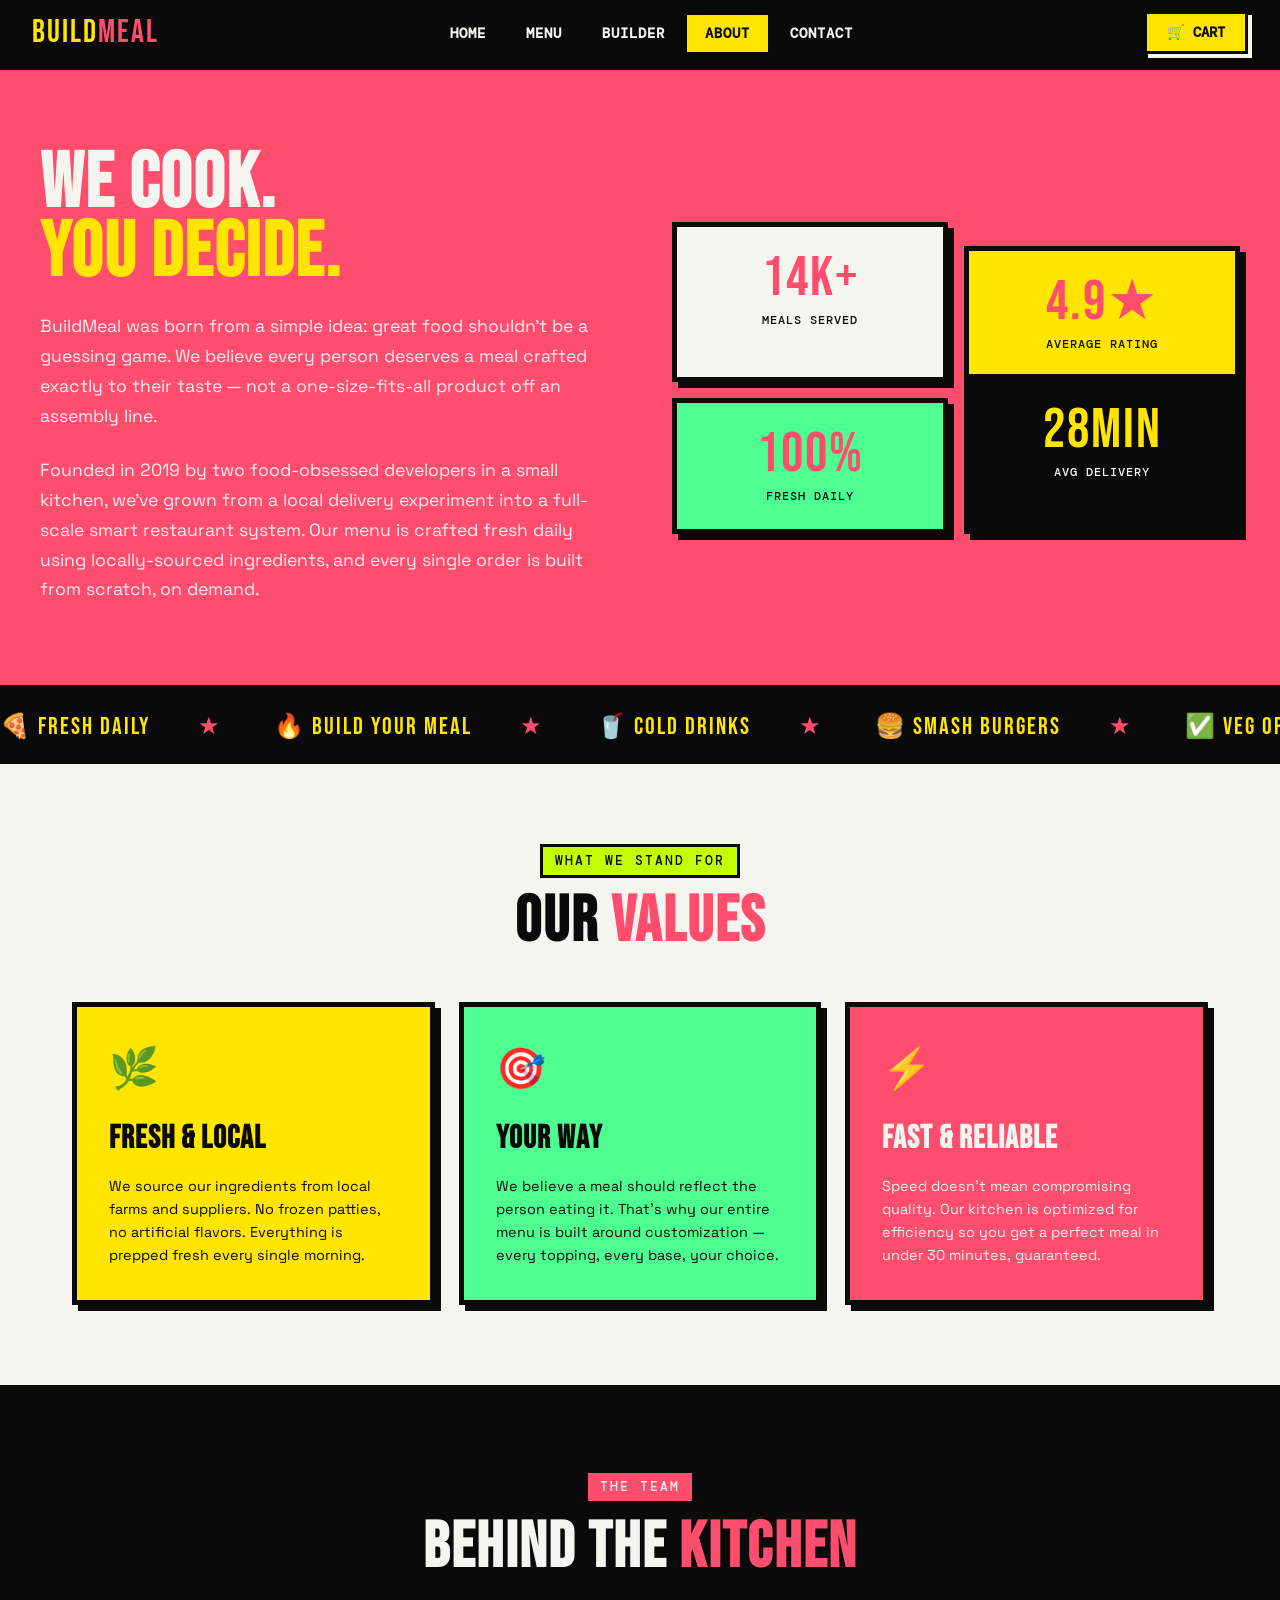
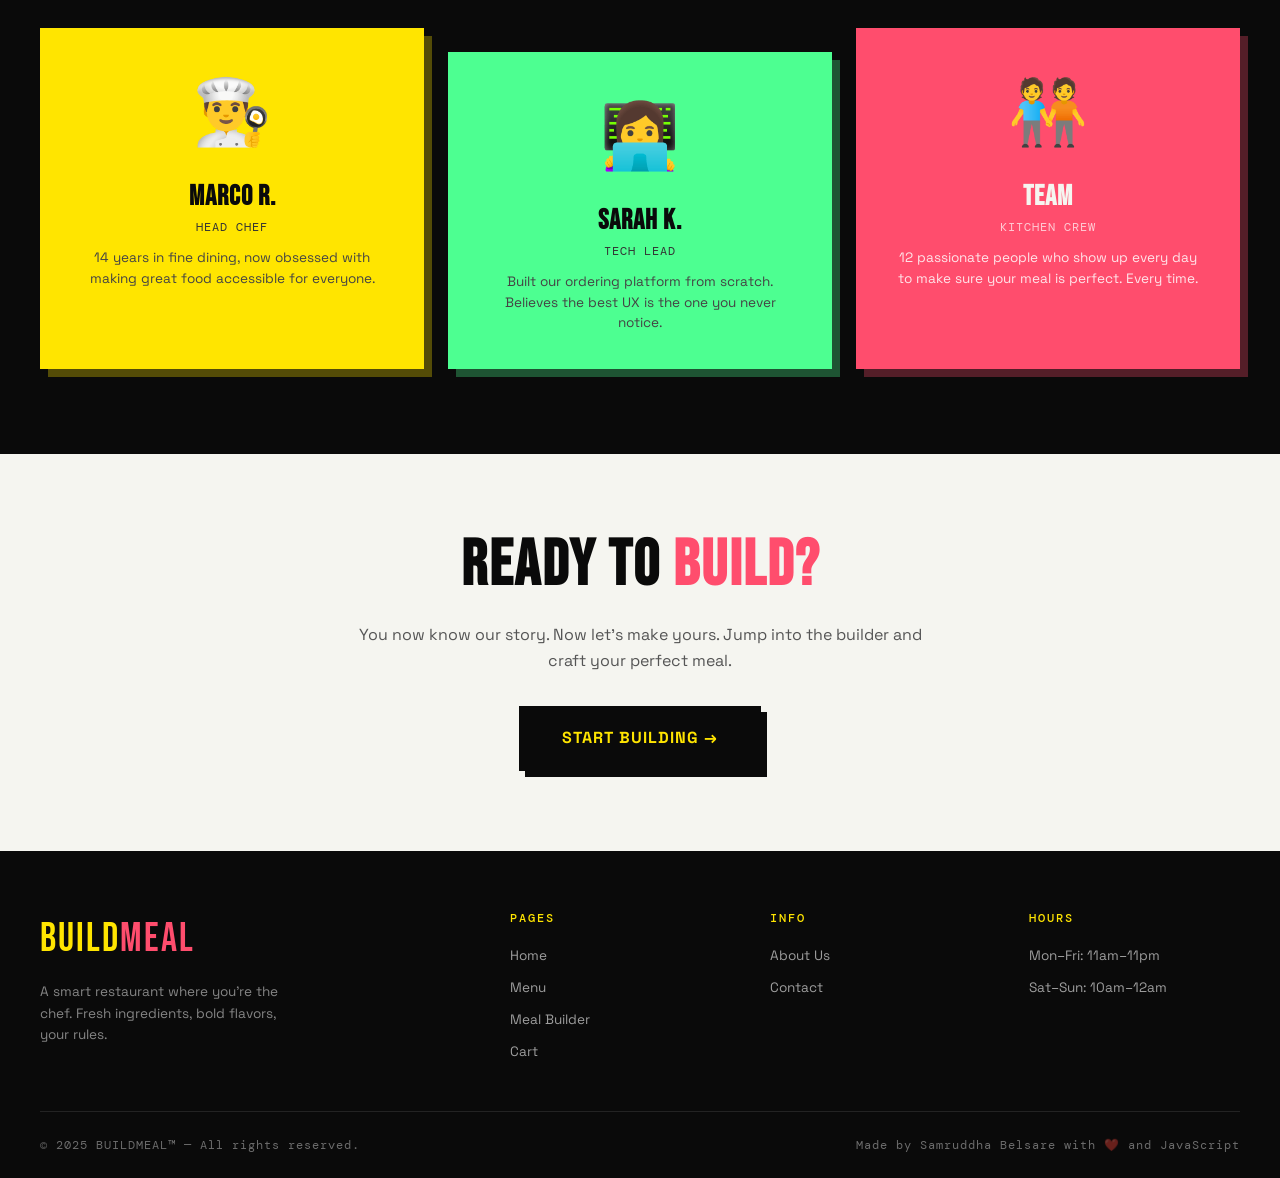
==== commit 76c7cd72: "On page SEO" ====
--- a/about.html
+++ b/about.html
@@ -1,162 +1,197 @@
 <!DOCTYPE html>
 <html lang="en">
+
 <head>
   <meta charset="UTF-8" />
   <meta name="viewport" content="width=device-width, initial-scale=1.0" />
-  <title>About — BUILD YOUR MEAL</title>
+  <title>About Us — Our Story & Values | Build Your Meal Restaurant</title>
+  <meta name="description"
+    content="Learn about Build Your Meal, a smart restaurant webstore founded on fresh, locally-sourced ingredients and full meal customization. Meet our team and our story." />
+  <meta name="keywords"
+    content="about build your meal, restaurant story, smart restaurant, food ordering team, fresh ingredients, custom meal restaurant" />
+  <meta name="author" content="BuildMeal" />
+  <!-- Open Graph -->
+  <meta property="og:title" content="About Build Your Meal — Smart Restaurant WebStore" />
+  <meta property="og:description"
+    content="Founded in 2019, Build Your Meal is a smart restaurant built on fresh ingredients and full meal customization. Every order built from scratch, on demand." />
+  <meta property="og:type" content="website" />
   <link rel="stylesheet" href="css/style.css" />
 </head>
+
 <body>
 
   <!-- ========== NAVBAR ========== -->
-  <nav class="navbar">
-    <a href="index.html" class="nav-logo">BUILD<span>MEAL</span></a>
-    <ul class="nav-links" id="navMenu">
-      <li><a href="index.html">Home</a></li>
-      <li><a href="menu.html">Menu</a></li>
-      <li><a href="builder.html">Builder</a></li>
-      <li><a href="about.html">About</a></li>
-      <li><a href="contact.html">Contact</a></li>
-    </ul>
-    <a href="cart.html" class="nav-cart">
-      🛒 CART
-      <span class="cart-count">0</span>
-    </a>
-    <div class="hamburger" id="hamburger">
-      <span></span><span></span><span></span>
-    </div>
-  </nav>
-
-  <!-- ========== ABOUT HERO ========== -->
-  <section class="about-hero">
-    <div class="about-hero-inner">
-      <div>
-        <h1>WE COOK.<br><span>YOU DECIDE.</span></h1>
-        <p>
-          BuildMeal was born from a simple idea: great food shouldn't be a
-          guessing game. We believe every person deserves a meal crafted
-          exactly to their taste — not a one-size-fits-all product off an
-          assembly line.
+  <header>
+    <nav class="navbar" aria-label="Main navigation">
+      <a href="index.html" class="nav-logo">BUILD<span>MEAL</span></a>
+      <ul class="nav-links" id="navMenu">
+        <li><a href="index.html">Home</a></li>
+        <li><a href="menu.html">Menu</a></li>
+        <li><a href="builder.html">Builder</a></li>
+        <li><a href="about.html">About</a></li>
+        <li><a href="contact.html">Contact</a></li>
+      </ul>
+      <a href="cart.html" class="nav-cart">
+        🛒 CART
+        <span class="cart-count">0</span>
+      </a>
+      <div class="hamburger" id="hamburger">
+        <span></span><span></span><span></span>
+      </div>
+    </nav>
+  </header>
+
+  <main id="main-content">
+    <!-- ========== ABOUT HERO ========== -->
+    <section class="about-hero">
+      <div class="about-hero-inner">
+        <div>
+          <h1>WE COOK.<br><span>YOU DECIDE.</span></h1>
+          <p>
+            BuildMeal was born from a simple idea: great food shouldn't be a
+            guessing game. We believe every person deserves a meal crafted
+            exactly to their taste — not a one-size-fits-all product off an
+            assembly line.
+          </p>
+          <br />
+          <p>
+            Founded in 2019 by two food-obsessed developers in a small
+            kitchen, we've grown from a local delivery experiment into a
+            full-scale smart restaurant system. Our menu is crafted fresh
+            daily using locally-sourced ingredients, and every single order
+            is built from scratch, on demand.
+          </p>
+        </div>
+        <div class="about-visual">
+          <div class="about-stat-card">
+            <div class="stat-number">14K+</div>
+            <div class="stat-label">Meals Served</div>
+          </div>
+          <div class="about-stat-card">
+            <div class="stat-number">4.9★</div>
+            <div class="stat-label">Average Rating</div>
+          </div>
+          <div class="about-stat-card">
+            <div class="stat-number">100%</div>
+            <div class="stat-label">Fresh Daily</div>
+          </div>
+          <div class="about-stat-card">
+            <div class="stat-number">28min</div>
+            <div class="stat-label">Avg Delivery</div>
+          </div>
+        </div>
+      </div>
+    </section>
+
+    <!-- ========== TICKER ========== -->
+    <div class="ticker">
+      <div class="ticker-inner">
+        <span>🍕 FRESH DAILY</span><span class="sep">★</span>
+        <span>🔥 BUILD YOUR MEAL</span><span class="sep">★</span>
+        <span>🥤 COLD DRINKS</span><span class="sep">★</span>
+        <span>🍔 SMASH BURGERS</span><span class="sep">★</span>
+        <span>✅ VEG OPTIONS</span><span class="sep">★</span>
+        <span>🚀 FAST DELIVERY</span><span class="sep">★</span>
+        <span>🍕 FRESH DAILY</span><span class="sep">★</span>
+        <span>🔥 BUILD YOUR MEAL</span><span class="sep">★</span>
+        <span>🥤 COLD DRINKS</span><span class="sep">★</span>
+        <span>🍔 SMASH BURGERS</span><span class="sep">★</span>
+        <span>✅ VEG OPTIONS</span><span class="sep">★</span>
+        <span>🚀 FAST DELIVERY</span><span class="sep">★</span>
+      </div>
+    </div>
+
+    <!-- ========== VALUES ========== -->
+    <div class="about-values">
+      <div class="section-header text-center">
+        <span class="section-tag">What We Stand For</span>
+        <h2 class="section-title">OUR <span>VALUES</span></h2>
+      </div>
+      <div class="values-grid">
+        <div class="value-card">
+          <span class="value-icon">🌿</span>
+          <h3>FRESH & LOCAL</h3>
+          <p>We source our ingredients from local farms and suppliers. No frozen patties, no artificial flavors.
+            Everything is prepped fresh every single morning.</p>
+        </div>
+        <div class="value-card">
+          <span class="value-icon">🎯</span>
+          <h3>YOUR WAY</h3>
+          <p>We believe a meal should reflect the person eating it. That's why our entire menu is built around
+            customization — every topping, every base, your choice.</p>
+        </div>
+        <div class="value-card">
+          <span class="value-icon">⚡</span>
+          <h3>FAST & RELIABLE</h3>
+          <p>Speed doesn't mean compromising quality. Our kitchen is optimized for efficiency so you get a perfect meal
+            in under 30 minutes, guaranteed.</p>
+        </div>
+      </div>
+    </div>
+
+    <!-- ========== TEAM SECTION ========== -->
+    <section
+      style="background:var(--black); border-top:5px solid #0a0a0a; border-bottom:5px solid #0a0a0a; padding:5rem 2rem;">
+      <div style="max-width:1200px; margin:0 auto;">
+        <div class="section-header text-center" style="margin-bottom:3rem;">
+          <span class="section-tag" style="background:var(--pink);color:var(--white);">The Team</span>
+          <h2 class="section-title" style="color:var(--white);">BEHIND THE <span>KITCHEN</span></h2>
+        </div>
+        <div style="display:grid; grid-template-columns:repeat(auto-fit,minmax(220px,1fr)); gap:1.5rem;">
+
+          <div
+            style="background:var(--yellow);border:4px solid var(--yellow);padding:2rem;text-align:center;box-shadow:8px 8px 0 rgba(255,229,0,0.3);">
+            <div style="font-size:4rem;margin-bottom:1rem;">👨‍🍳</div>
+            <h3 style="font-family:var(--font-display);font-size:1.75rem;letter-spacing:1px;">MARCO R.</h3>
+            <p
+              style="font-family:var(--font-mono);font-size:0.75rem;text-transform:uppercase;letter-spacing:1px;margin-bottom:0.75rem;color:#333;">
+              Head Chef</p>
+            <p style="font-size:0.85rem;color:#444;line-height:1.5;">14 years in fine dining, now obsessed with making
+              great food accessible for everyone.</p>
+          </div>
+
+          <div
+            style="background:var(--green);border:4px solid var(--green);padding:2rem;text-align:center;box-shadow:8px 8px 0 rgba(77,255,145,0.3); margin-top:1.5rem;">
+            <div style="font-size:4rem;margin-bottom:1rem;">👩‍💻</div>
+            <h3 style="font-family:var(--font-display);font-size:1.75rem;letter-spacing:1px;">SARAH K.</h3>
+            <p
+              style="font-family:var(--font-mono);font-size:0.75rem;text-transform:uppercase;letter-spacing:1px;margin-bottom:0.75rem;color:#333;">
+              Tech Lead</p>
+            <p style="font-size:0.85rem;color:#444;line-height:1.5;">Built our ordering platform from scratch. Believes
+              the best UX is the one you never notice.</p>
+          </div>
+
+          <div
+            style="background:var(--pink);border:4px solid var(--pink);padding:2rem;text-align:center;box-shadow:8px 8px 0 rgba(255,77,109,0.3);">
+            <div style="font-size:4rem;margin-bottom:1rem;">🧑‍🤝‍🧑</div>
+            <h3 style="font-family:var(--font-display);font-size:1.75rem;letter-spacing:1px;color:var(--white);">TEAM
+            </h3>
+            <p
+              style="font-family:var(--font-mono);font-size:0.75rem;text-transform:uppercase;letter-spacing:1px;margin-bottom:0.75rem;color:rgba(255,255,255,0.7);">
+              Kitchen Crew</p>
+            <p style="font-size:0.85rem;color:rgba(255,255,255,0.85);line-height:1.5;">12 passionate people who show up
+              every day to make sure your meal is perfect. Every time.</p>
+          </div>
+
+        </div>
+      </div>
+    </section>
+
+    <!-- ========== CTA ========== -->
+    <section style="padding:5rem 2rem; text-align:center; border-bottom:5px solid #0a0a0a;">
+      <div style="max-width:600px; margin:0 auto;">
+        <h2
+          style="font-family:var(--font-display);font-size:clamp(2.5rem,5vw,5rem);letter-spacing:2px;line-height:1;margin-bottom:1.5rem;">
+          READY TO <span style="color:var(--pink);">BUILD?</span>
+        </h2>
+        <p style="color:#555;font-size:1rem;margin-bottom:2rem;line-height:1.6;">
+          You now know our story. Now let's make yours. Jump into the builder and craft your perfect meal.
         </p>
-        <br />
-        <p>
-          Founded in 2019 by two food-obsessed developers in a small
-          kitchen, we've grown from a local delivery experiment into a
-          full-scale smart restaurant system. Our menu is crafted fresh
-          daily using locally-sourced ingredients, and every single order
-          is built from scratch, on demand.
-        </p>
-      </div>
-      <div class="about-visual">
-        <div class="about-stat-card">
-          <div class="stat-number">14K+</div>
-          <div class="stat-label">Meals Served</div>
-        </div>
-        <div class="about-stat-card">
-          <div class="stat-number">4.9★</div>
-          <div class="stat-label">Average Rating</div>
-        </div>
-        <div class="about-stat-card">
-          <div class="stat-number">100%</div>
-          <div class="stat-label">Fresh Daily</div>
-        </div>
-        <div class="about-stat-card">
-          <div class="stat-number">28min</div>
-          <div class="stat-label">Avg Delivery</div>
-        </div>
-      </div>
-    </div>
-  </section>
-
-  <!-- ========== TICKER ========== -->
-  <div class="ticker">
-    <div class="ticker-inner">
-      <span>🍕 FRESH DAILY</span><span class="sep">★</span>
-      <span>🔥 BUILD YOUR MEAL</span><span class="sep">★</span>
-      <span>🥤 COLD DRINKS</span><span class="sep">★</span>
-      <span>🍔 SMASH BURGERS</span><span class="sep">★</span>
-      <span>✅ VEG OPTIONS</span><span class="sep">★</span>
-      <span>🚀 FAST DELIVERY</span><span class="sep">★</span>
-      <span>🍕 FRESH DAILY</span><span class="sep">★</span>
-      <span>🔥 BUILD YOUR MEAL</span><span class="sep">★</span>
-      <span>🥤 COLD DRINKS</span><span class="sep">★</span>
-      <span>🍔 SMASH BURGERS</span><span class="sep">★</span>
-      <span>✅ VEG OPTIONS</span><span class="sep">★</span>
-      <span>🚀 FAST DELIVERY</span><span class="sep">★</span>
-    </div>
-  </div>
-
-  <!-- ========== VALUES ========== -->
-  <div class="about-values">
-    <div class="section-header text-center">
-      <span class="section-tag">What We Stand For</span>
-      <h2 class="section-title">OUR <span>VALUES</span></h2>
-    </div>
-    <div class="values-grid">
-      <div class="value-card">
-        <span class="value-icon">🌿</span>
-        <h3>FRESH & LOCAL</h3>
-        <p>We source our ingredients from local farms and suppliers. No frozen patties, no artificial flavors. Everything is prepped fresh every single morning.</p>
-      </div>
-      <div class="value-card">
-        <span class="value-icon">🎯</span>
-        <h3>YOUR WAY</h3>
-        <p>We believe a meal should reflect the person eating it. That's why our entire menu is built around customization — every topping, every base, your choice.</p>
-      </div>
-      <div class="value-card">
-        <span class="value-icon">⚡</span>
-        <h3>FAST & RELIABLE</h3>
-        <p>Speed doesn't mean compromising quality. Our kitchen is optimized for efficiency so you get a perfect meal in under 30 minutes, guaranteed.</p>
-      </div>
-    </div>
-  </div>
-
-  <!-- ========== TEAM SECTION ========== -->
-  <section style="background:var(--black); border-top:5px solid #0a0a0a; border-bottom:5px solid #0a0a0a; padding:5rem 2rem;">
-    <div style="max-width:1200px; margin:0 auto;">
-      <div class="section-header text-center" style="margin-bottom:3rem;">
-        <span class="section-tag" style="background:var(--pink);color:var(--white);">The Team</span>
-        <h2 class="section-title" style="color:var(--white);">BEHIND THE <span>KITCHEN</span></h2>
-      </div>
-      <div style="display:grid; grid-template-columns:repeat(auto-fit,minmax(220px,1fr)); gap:1.5rem;">
-
-        <div style="background:var(--yellow);border:4px solid var(--yellow);padding:2rem;text-align:center;box-shadow:8px 8px 0 rgba(255,229,0,0.3);">
-          <div style="font-size:4rem;margin-bottom:1rem;">👨‍🍳</div>
-          <h3 style="font-family:var(--font-display);font-size:1.75rem;letter-spacing:1px;">MARCO R.</h3>
-          <p style="font-family:var(--font-mono);font-size:0.75rem;text-transform:uppercase;letter-spacing:1px;margin-bottom:0.75rem;color:#333;">Head Chef</p>
-          <p style="font-size:0.85rem;color:#444;line-height:1.5;">14 years in fine dining, now obsessed with making great food accessible for everyone.</p>
-        </div>
-
-        <div style="background:var(--green);border:4px solid var(--green);padding:2rem;text-align:center;box-shadow:8px 8px 0 rgba(77,255,145,0.3); margin-top:1.5rem;">
-          <div style="font-size:4rem;margin-bottom:1rem;">👩‍💻</div>
-          <h3 style="font-family:var(--font-display);font-size:1.75rem;letter-spacing:1px;">SARAH K.</h3>
-          <p style="font-family:var(--font-mono);font-size:0.75rem;text-transform:uppercase;letter-spacing:1px;margin-bottom:0.75rem;color:#333;">Tech Lead</p>
-          <p style="font-size:0.85rem;color:#444;line-height:1.5;">Built our ordering platform from scratch. Believes the best UX is the one you never notice.</p>
-        </div>
-
-        <div style="background:var(--pink);border:4px solid var(--pink);padding:2rem;text-align:center;box-shadow:8px 8px 0 rgba(255,77,109,0.3);">
-          <div style="font-size:4rem;margin-bottom:1rem;">🧑‍🤝‍🧑</div>
-          <h3 style="font-family:var(--font-display);font-size:1.75rem;letter-spacing:1px;color:var(--white);">TEAM</h3>
-          <p style="font-family:var(--font-mono);font-size:0.75rem;text-transform:uppercase;letter-spacing:1px;margin-bottom:0.75rem;color:rgba(255,255,255,0.7);">Kitchen Crew</p>
-          <p style="font-size:0.85rem;color:rgba(255,255,255,0.85);line-height:1.5;">12 passionate people who show up every day to make sure your meal is perfect. Every time.</p>
-        </div>
-
-      </div>
-    </div>
-  </section>
-
-  <!-- ========== CTA ========== -->
-  <section style="padding:5rem 2rem; text-align:center; border-bottom:5px solid #0a0a0a;">
-    <div style="max-width:600px; margin:0 auto;">
-      <h2 style="font-family:var(--font-display);font-size:clamp(2.5rem,5vw,5rem);letter-spacing:2px;line-height:1;margin-bottom:1.5rem;">
-        READY TO <span style="color:var(--pink);">BUILD?</span>
-      </h2>
-      <p style="color:#555;font-size:1rem;margin-bottom:2rem;line-height:1.6;">
-        You now know our story. Now let's make yours. Jump into the builder and craft your perfect meal.
-      </p>
-      <a href="builder.html" class="btn btn-primary btn-lg">START BUILDING →</a>
-    </div>
-  </section>
+        <a href="builder.html" class="btn btn-primary btn-lg">START BUILDING →</a>
+      </div>
+    </section>
+
+  </main>
 
   <!-- ========== FOOTER ========== -->
   <footer class="footer">
@@ -191,10 +226,11 @@
     </div>
     <div class="footer-bottom">
       <p>© 2025 BUILDMEAL™ — All rights reserved.</p>
-      <p>Made with ❤️ and JavaScript</p>
+      <p>Made by Samruddha Belsare with ❤️ and JavaScript</p>
     </div>
   </footer>
 
   <script src="js/script.js"></script>
 </body>
-</html>
+
+</html>
